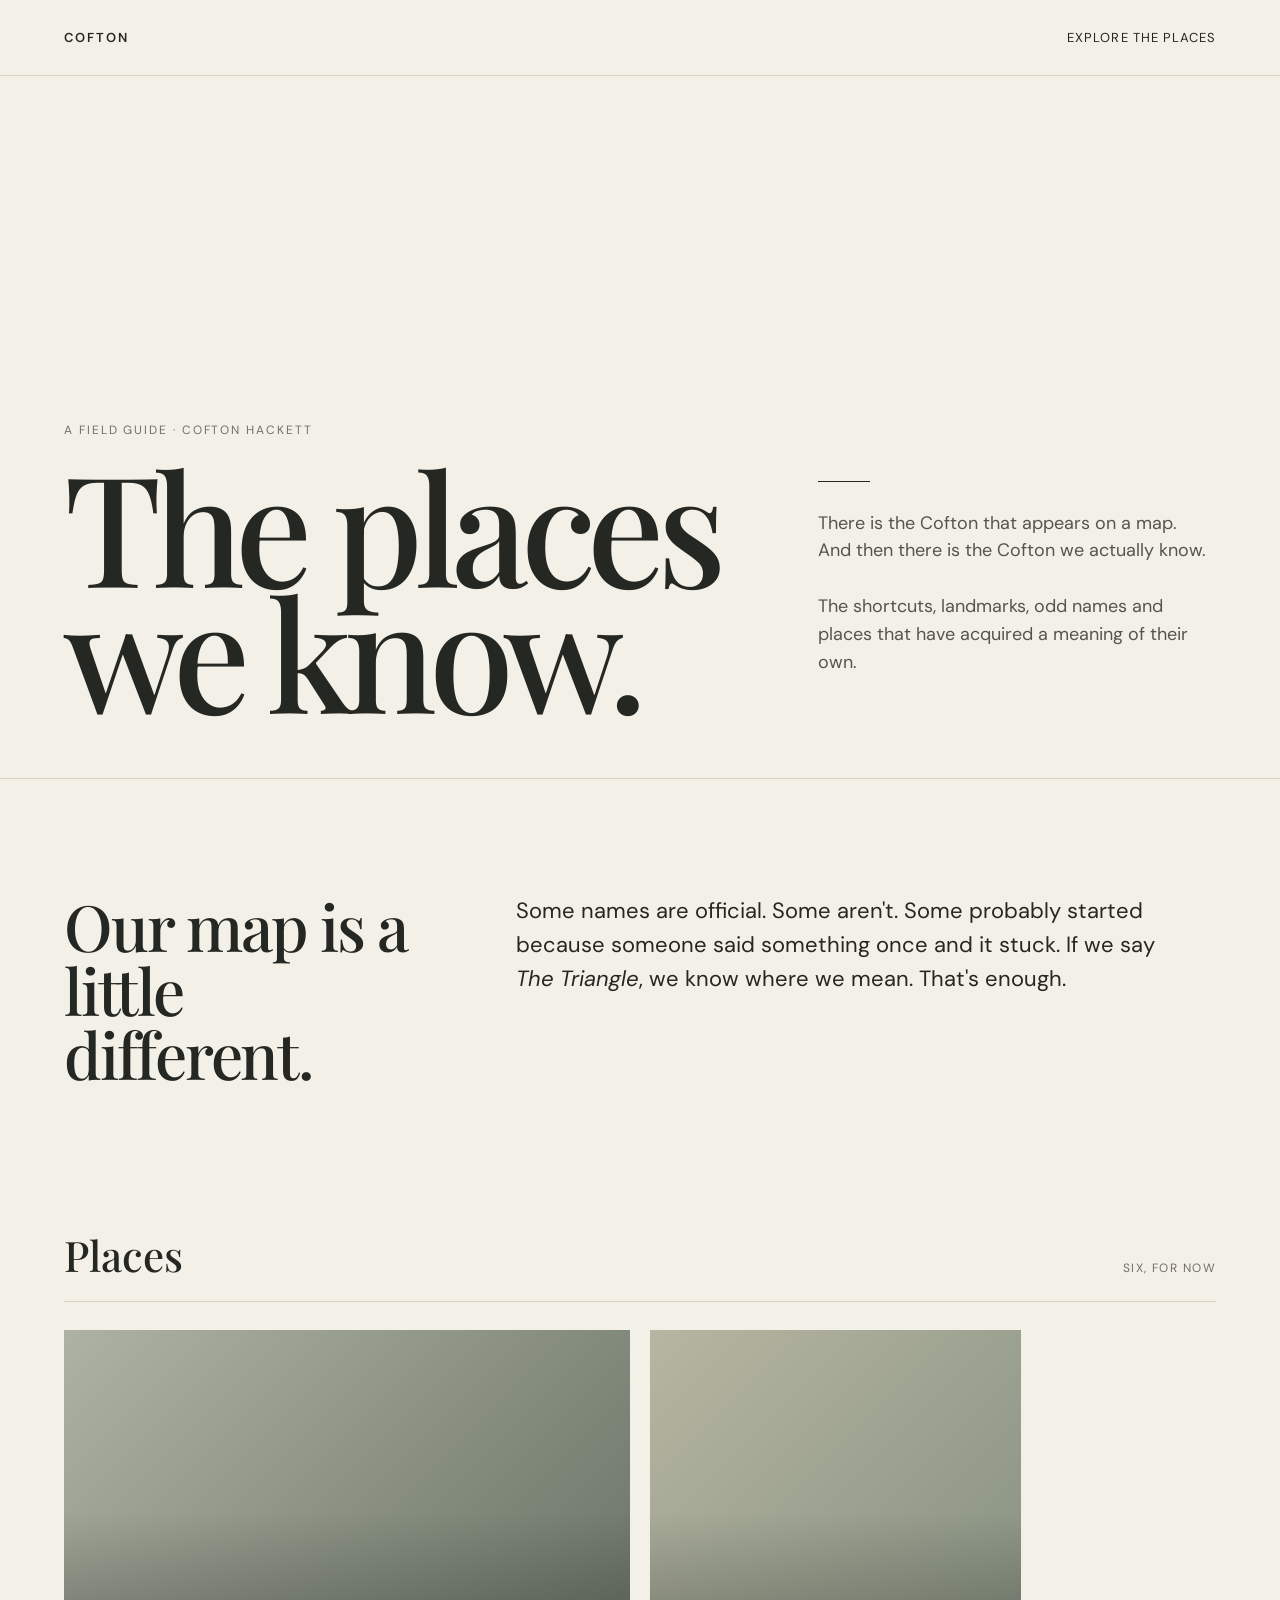
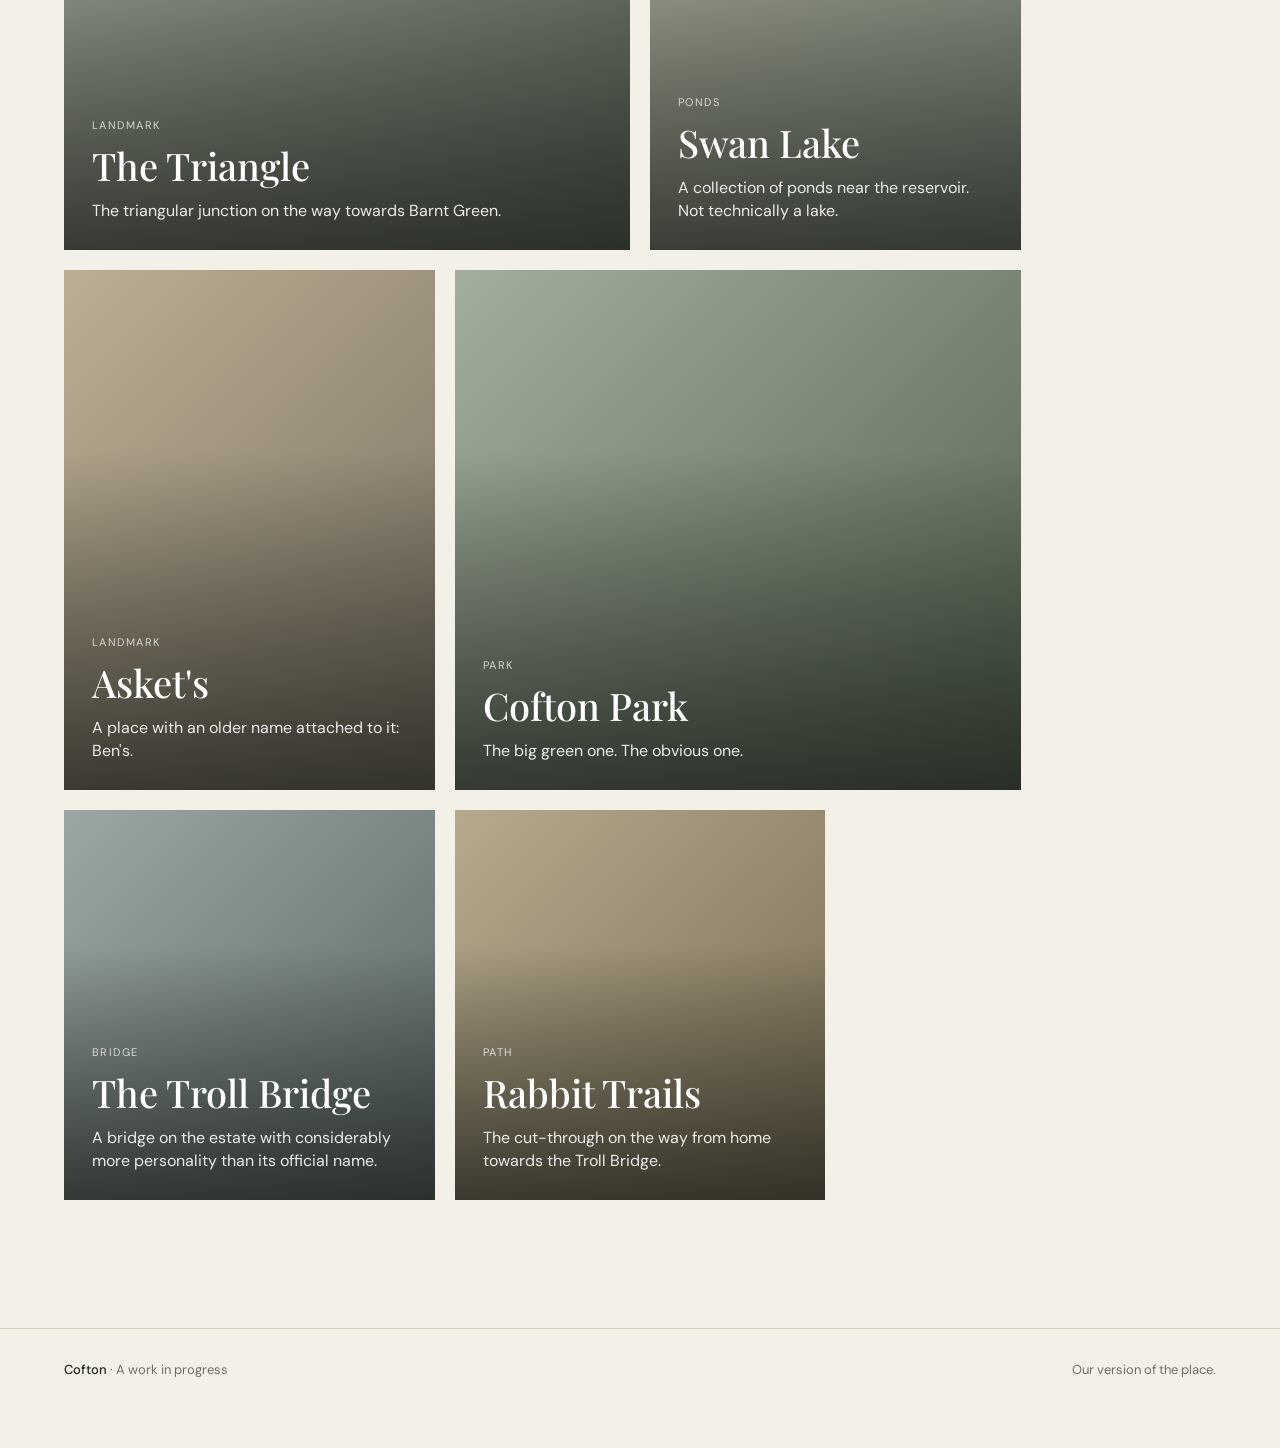
==== index.html @ ea8bd72a "Add initial Cofton visual prototype" ====
<!doctype html>
<html lang="en">
<head>
<meta charset="utf-8">
<meta name="viewport" content="width=device-width,initial-scale=1">
<title>Cofton — The places we know</title>
<meta name="description" content="A field guide to Cofton Hackett as we know it.">
<style>
@import url('https://fonts.googleapis.com/css2?family=DM+Sans:wght@400;500;600&family=Playfair+Display:wght@500;600&display=swap');
:root{--paper:#f3f0e8;--ink:#252722;--muted:#716f66;--line:#d8d2c5}
*{box-sizing:border-box}html{scroll-behavior:smooth}
body{margin:0;background:var(--paper);color:var(--ink);font-family:'DM Sans',sans-serif}
a{color:inherit;text-decoration:none}.nav{height:76px;padding:0 5vw;display:flex;align-items:center;justify-content:space-between;border-bottom:1px solid var(--line);font-size:13px;letter-spacing:.08em;text-transform:uppercase}.brand{font-weight:600;letter-spacing:.16em}
.hero{min-height:78vh;padding:7vw 5vw 5vw;display:grid;grid-template-columns:1.25fr .75fr;gap:7vw;align-items:end}.eyebrow{font-size:12px;text-transform:uppercase;letter-spacing:.16em;color:var(--muted);margin-bottom:24px}.hero h1{font-family:'Playfair Display',serif;font-size:clamp(72px,12vw,180px);line-height:.82;font-weight:500;letter-spacing:-.055em;margin:0}.hero-copy{max-width:390px;padding-bottom:9px;font-size:18px;line-height:1.55;color:#55554d}.hero-copy p{margin:0 0 28px}.rule{width:52px;height:1px;background:var(--ink);margin-bottom:28px}
.intro{padding:9vw 5vw;border-top:1px solid var(--line);display:grid;grid-template-columns:1fr 2fr;gap:8vw}.intro h2{font-family:'Playfair Display',serif;font-size:clamp(38px,5vw,72px);font-weight:500;line-height:1;margin:0;letter-spacing:-.035em}.intro p{max-width:680px;font-size:22px;line-height:1.55;margin:0}
.places{padding:2vw 5vw 10vw}.section-head{display:flex;justify-content:space-between;align-items:baseline;border-bottom:1px solid var(--line);padding-bottom:18px;margin-bottom:28px}.section-head h2{font-family:'Playfair Display',serif;font-size:42px;font-weight:500;margin:0}.section-head span{font-size:12px;text-transform:uppercase;letter-spacing:.12em;color:var(--muted)}
.grid{display:grid;grid-template-columns:repeat(12,1fr);gap:20px}.card{position:relative;min-height:390px;overflow:hidden;display:flex;align-items:flex-end;grid-column:span 4}.card:nth-child(1),.card:nth-child(4){grid-column:span 6;min-height:520px}.card:before{content:'';position:absolute;inset:0;background:linear-gradient(180deg,transparent 35%,rgba(25,27,23,.72))}.card-body{position:relative;color:white;padding:28px;width:100%}.card-type{font-size:11px;letter-spacing:.13em;text-transform:uppercase;opacity:.75}.card h3{font-family:'Playfair Display',serif;font-size:38px;font-weight:500;margin:8px 0}.card p{margin:0;max-width:420px;line-height:1.45;opacity:.9}
.c1{background:linear-gradient(135deg,#aeb2a4,#596457)}.c2{background:linear-gradient(135deg,#b6b6a1,#788578)}.c3{background:linear-gradient(135deg,#bcae94,#776f61)}.c4{background:linear-gradient(135deg,#a3ad9c,#52624e)}.c5{background:linear-gradient(135deg,#9ba7a4,#596664)}.c6{background:linear-gradient(135deg,#b5a98e,#776b52)}
.note{border-top:1px solid var(--line);padding:32px 5vw 70px;display:flex;justify-content:space-between;color:var(--muted);font-size:13px}.note strong{color:var(--ink);font-weight:500}
@media(max-width:800px){.hero{grid-template-columns:1fr;min-height:auto;padding-top:20vw;gap:60px}.hero h1{font-size:25vw}.intro{grid-template-columns:1fr;gap:40px}.intro p{font-size:19px}.card,.card:nth-child(1),.card:nth-child(4){grid-column:span 12;min-height:420px}.nav{padding:0 6vw}.hero,.intro,.places{padding-left:6vw;padding-right:6vw}.note{padding-left:6vw;padding-right:6vw}}
</style>
</head>
<body>
<nav class="nav"><a class="brand" href="#">Cofton</a><a href="#places">Explore the places</a></nav>
<section class="hero"><div><div class="eyebrow">A field guide · Cofton Hackett</div><h1>The places<br>we know.</h1></div><div class="hero-copy"><div class="rule"></div><p>There is the Cofton that appears on a map. And then there is the Cofton we actually know.</p><p>The shortcuts, landmarks, odd names and places that have acquired a meaning of their own.</p></div></section>
<section class="intro"><h2>Our map is a little different.</h2><p>Some names are official. Some aren't. Some probably started because someone said something once and it stuck. If we say <em>The Triangle</em>, we know where we mean. That's enough.</p></section>
<section class="places" id="places"><div class="section-head"><h2>Places</h2><span>Six, for now</span></div><div class="grid">
<a class="card c1" href="#"><div class="card-body"><div class="card-type">Landmark</div><h3>The Triangle</h3><p>The triangular junction on the way towards Barnt Green.</p></div></a>
<a class="card c2" href="#"><div class="card-body"><div class="card-type">Ponds</div><h3>Swan Lake</h3><p>A collection of ponds near the reservoir. Not technically a lake.</p></div></a>
<a class="card c3" href="#"><div class="card-body"><div class="card-type">Landmark</div><h3>Asket's</h3><p>A place with an older name attached to it: Ben's.</p></div></a>
<a class="card c4" href="#"><div class="card-body"><div class="card-type">Park</div><h3>Cofton Park</h3><p>The big green one. The obvious one.</p></div></a>
<a class="card c5" href="#"><div class="card-body"><div class="card-type">Bridge</div><h3>The Troll Bridge</h3><p>A bridge on the estate with considerably more personality than its official name.</p></div></a>
<a class="card c6" href="#"><div class="card-body"><div class="card-type">Path</div><h3>Rabbit Trails</h3><p>The cut-through on the way from home towards the Troll Bridge.</p></div></a>
</div></section>
<div class="note"><span><strong>Cofton</strong> · A work in progress</span><span>Our version of the place.</span></div>
</body></html>
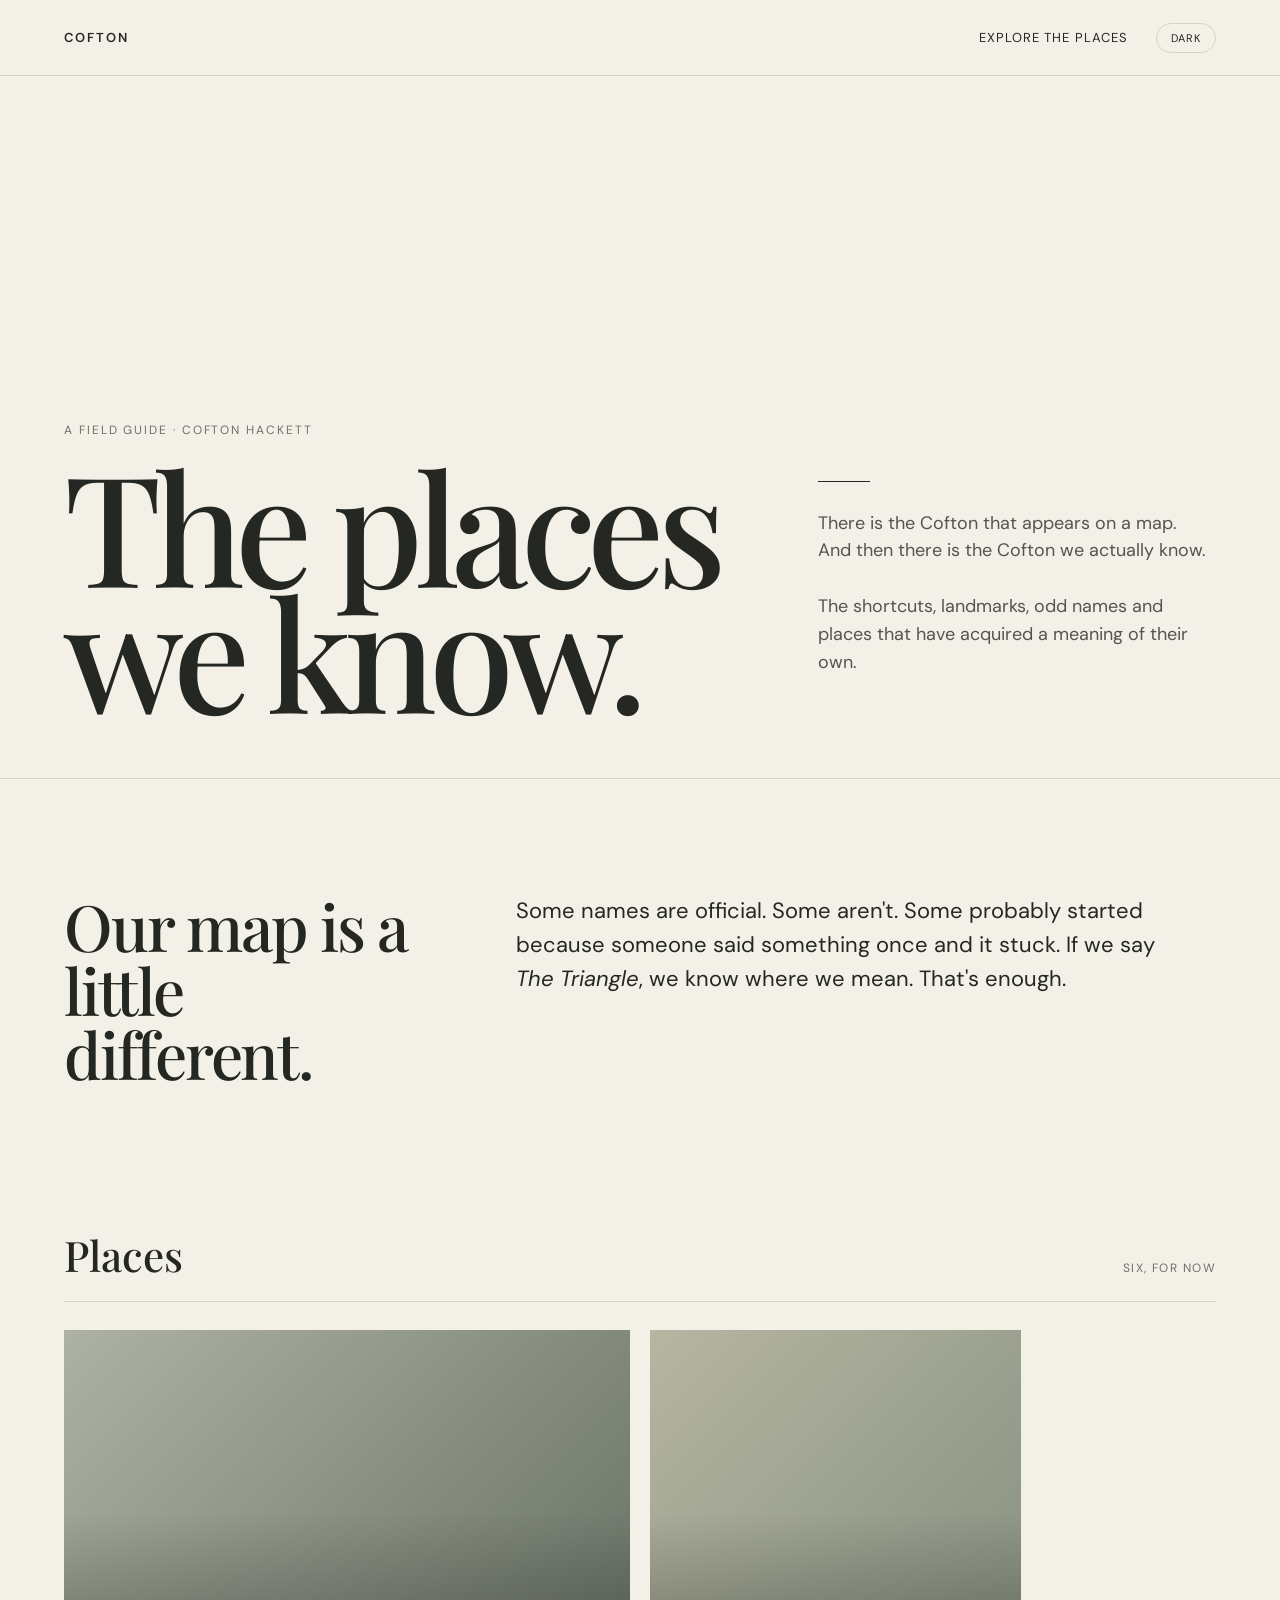
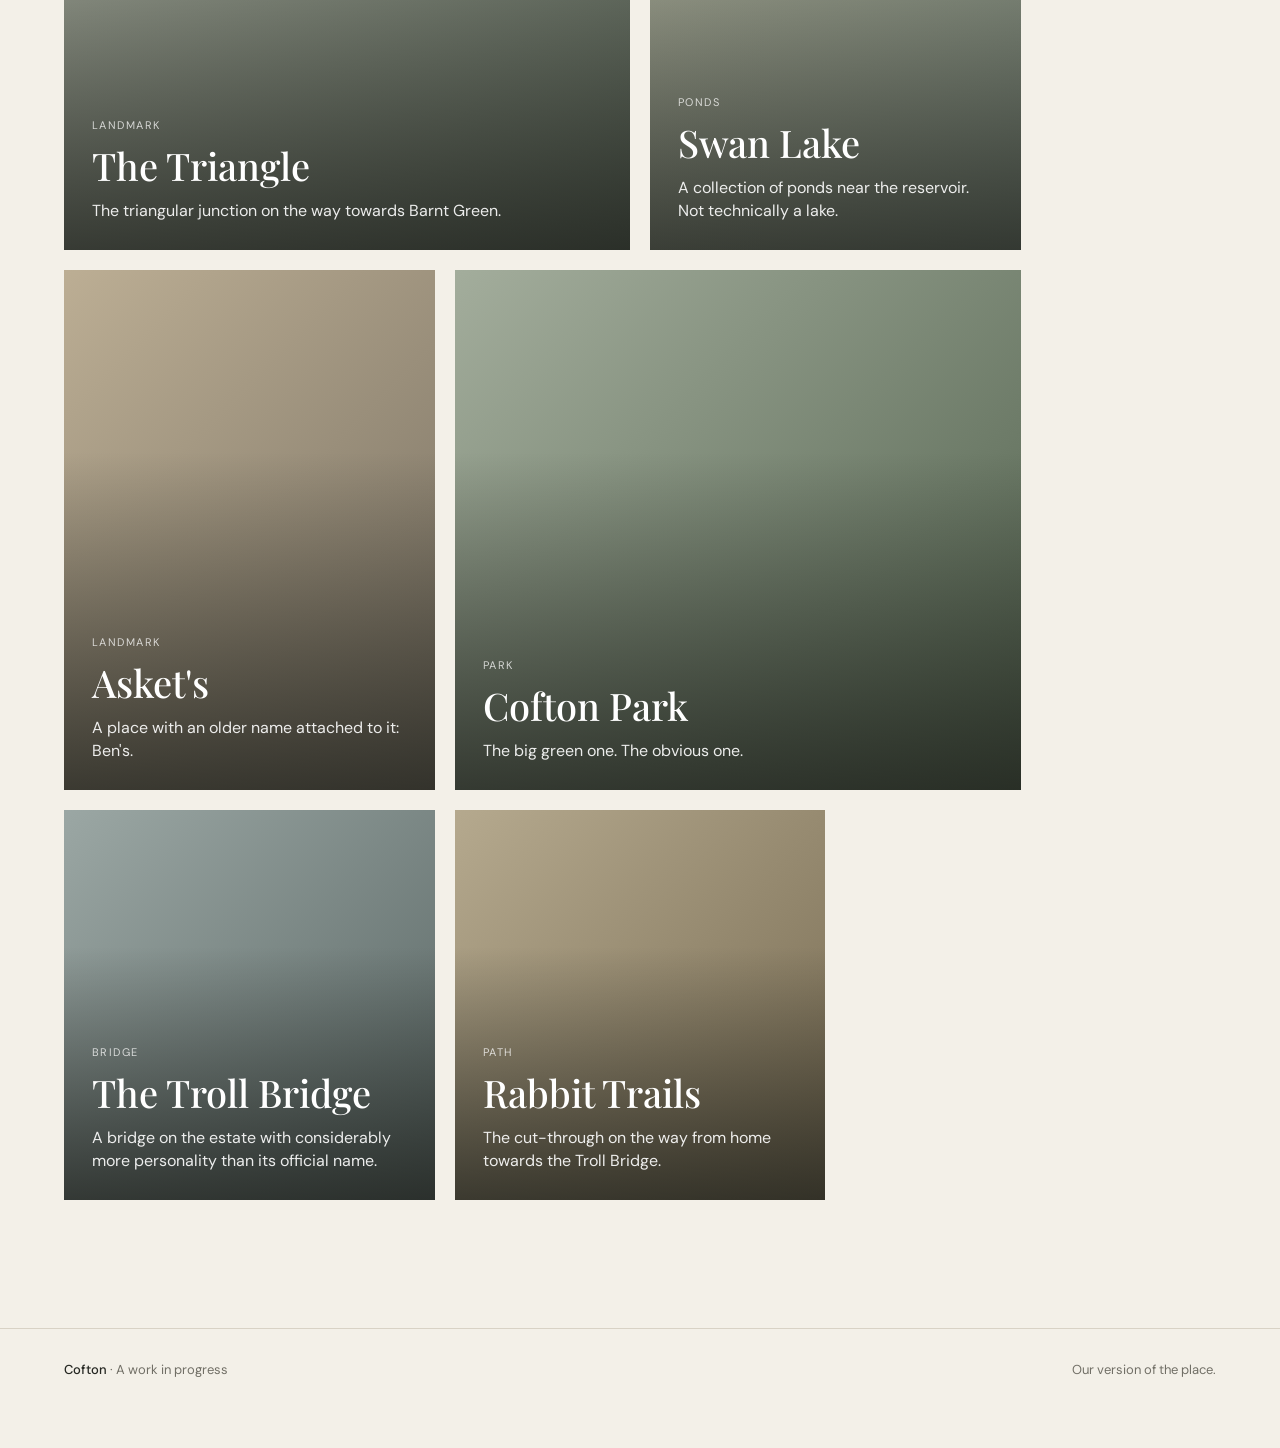
==== commit b026ac81: "Add dark mode with system default and manual toggle Colours move to CSS tokens with a warm charcoal " ====
--- a/index.html
+++ b/index.html
@@ -5,23 +5,28 @@
 <meta name="viewport" content="width=device-width,initial-scale=1">
 <title>Cofton — The places we know</title>
 <meta name="description" content="A field guide to Cofton Hackett as we know it.">
+<script>
+try{var t=localStorage.getItem('cofton-theme');if(t==='light'||t==='dark')document.documentElement.dataset.theme=t}catch(e){}
+</script>
 <style>
 @import url('https://fonts.googleapis.com/css2?family=DM+Sans:wght@400;500;600&family=Playfair+Display:wght@500;600&display=swap');
-:root{--paper:#f3f0e8;--ink:#252722;--muted:#716f66;--line:#d8d2c5}
+:root{--paper:#f3f0e8;--ink:#252722;--body:#55554d;--muted:#716f66;--line:#d8d2c5;--card-dim:1;color-scheme:light}
+@media(prefers-color-scheme:dark){:root:not([data-theme="light"]){--paper:#1a1b18;--ink:#ece7db;--body:#bdb8aa;--muted:#8f8b80;--line:#33342f;--card-dim:.82;color-scheme:dark}}
+:root[data-theme="dark"]{--paper:#1a1b18;--ink:#ece7db;--body:#bdb8aa;--muted:#8f8b80;--line:#33342f;--card-dim:.82;color-scheme:dark}
 *{box-sizing:border-box}html{scroll-behavior:smooth}
-body{margin:0;background:var(--paper);color:var(--ink);font-family:'DM Sans',sans-serif}
-a{color:inherit;text-decoration:none}.nav{height:76px;padding:0 5vw;display:flex;align-items:center;justify-content:space-between;border-bottom:1px solid var(--line);font-size:13px;letter-spacing:.08em;text-transform:uppercase}.brand{font-weight:600;letter-spacing:.16em}
-.hero{min-height:78vh;padding:7vw 5vw 5vw;display:grid;grid-template-columns:1.25fr .75fr;gap:7vw;align-items:end}.eyebrow{font-size:12px;text-transform:uppercase;letter-spacing:.16em;color:var(--muted);margin-bottom:24px}.hero h1{font-family:'Playfair Display',serif;font-size:clamp(72px,12vw,180px);line-height:.82;font-weight:500;letter-spacing:-.055em;margin:0}.hero-copy{max-width:390px;padding-bottom:9px;font-size:18px;line-height:1.55;color:#55554d}.hero-copy p{margin:0 0 28px}.rule{width:52px;height:1px;background:var(--ink);margin-bottom:28px}
+body{margin:0;background:var(--paper);color:var(--ink);font-family:'DM Sans',sans-serif;transition:background-color .3s,color .3s}
+a{color:inherit;text-decoration:none}.nav{height:76px;padding:0 5vw;display:flex;align-items:center;justify-content:space-between;border-bottom:1px solid var(--line);font-size:13px;letter-spacing:.08em;text-transform:uppercase}.brand{font-weight:600;letter-spacing:.16em}.nav-links{display:flex;align-items:center;gap:28px}.theme-toggle{appearance:none;background:none;border:1px solid var(--line);border-radius:999px;color:inherit;font:inherit;letter-spacing:inherit;text-transform:inherit;font-size:11px;padding:7px 14px;cursor:pointer;transition:border-color .2s}.theme-toggle:hover{border-color:var(--ink)}.theme-toggle:focus-visible{outline:2px solid var(--ink);outline-offset:2px}
+.hero{min-height:78vh;padding:7vw 5vw 5vw;display:grid;grid-template-columns:1.25fr .75fr;gap:7vw;align-items:end}.eyebrow{font-size:12px;text-transform:uppercase;letter-spacing:.16em;color:var(--muted);margin-bottom:24px}.hero h1{font-family:'Playfair Display',serif;font-size:clamp(72px,12vw,180px);line-height:.82;font-weight:500;letter-spacing:-.055em;margin:0}.hero-copy{max-width:390px;padding-bottom:9px;font-size:18px;line-height:1.55;color:var(--body)}.hero-copy p{margin:0 0 28px}.rule{width:52px;height:1px;background:var(--ink);margin-bottom:28px}
 .intro{padding:9vw 5vw;border-top:1px solid var(--line);display:grid;grid-template-columns:1fr 2fr;gap:8vw}.intro h2{font-family:'Playfair Display',serif;font-size:clamp(38px,5vw,72px);font-weight:500;line-height:1;margin:0;letter-spacing:-.035em}.intro p{max-width:680px;font-size:22px;line-height:1.55;margin:0}
 .places{padding:2vw 5vw 10vw}.section-head{display:flex;justify-content:space-between;align-items:baseline;border-bottom:1px solid var(--line);padding-bottom:18px;margin-bottom:28px}.section-head h2{font-family:'Playfair Display',serif;font-size:42px;font-weight:500;margin:0}.section-head span{font-size:12px;text-transform:uppercase;letter-spacing:.12em;color:var(--muted)}
-.grid{display:grid;grid-template-columns:repeat(12,1fr);gap:20px}.card{position:relative;min-height:390px;overflow:hidden;display:flex;align-items:flex-end;grid-column:span 4}.card:nth-child(1),.card:nth-child(4){grid-column:span 6;min-height:520px}.card:before{content:'';position:absolute;inset:0;background:linear-gradient(180deg,transparent 35%,rgba(25,27,23,.72))}.card-body{position:relative;color:white;padding:28px;width:100%}.card-type{font-size:11px;letter-spacing:.13em;text-transform:uppercase;opacity:.75}.card h3{font-family:'Playfair Display',serif;font-size:38px;font-weight:500;margin:8px 0}.card p{margin:0;max-width:420px;line-height:1.45;opacity:.9}
+.grid{display:grid;grid-template-columns:repeat(12,1fr);gap:20px}.card{position:relative;min-height:390px;overflow:hidden;display:flex;align-items:flex-end;grid-column:span 4}.card:nth-child(1),.card:nth-child(4){grid-column:span 6;min-height:520px}.card{filter:brightness(var(--card-dim))}.card:before{content:'';position:absolute;inset:0;background:linear-gradient(180deg,transparent 35%,rgba(25,27,23,.72))}.card-body{position:relative;color:white;padding:28px;width:100%}.card-type{font-size:11px;letter-spacing:.13em;text-transform:uppercase;opacity:.75}.card h3{font-family:'Playfair Display',serif;font-size:38px;font-weight:500;margin:8px 0}.card p{margin:0;max-width:420px;line-height:1.45;opacity:.9}
 .c1{background:linear-gradient(135deg,#aeb2a4,#596457)}.c2{background:linear-gradient(135deg,#b6b6a1,#788578)}.c3{background:linear-gradient(135deg,#bcae94,#776f61)}.c4{background:linear-gradient(135deg,#a3ad9c,#52624e)}.c5{background:linear-gradient(135deg,#9ba7a4,#596664)}.c6{background:linear-gradient(135deg,#b5a98e,#776b52)}
 .note{border-top:1px solid var(--line);padding:32px 5vw 70px;display:flex;justify-content:space-between;color:var(--muted);font-size:13px}.note strong{color:var(--ink);font-weight:500}
-@media(max-width:800px){.hero{grid-template-columns:1fr;min-height:auto;padding-top:20vw;gap:60px}.hero h1{font-size:25vw}.intro{grid-template-columns:1fr;gap:40px}.intro p{font-size:19px}.card,.card:nth-child(1),.card:nth-child(4){grid-column:span 12;min-height:420px}.nav{padding:0 6vw}.hero,.intro,.places{padding-left:6vw;padding-right:6vw}.note{padding-left:6vw;padding-right:6vw}}
+@media(max-width:800px){.hero{grid-template-columns:1fr;min-height:auto;padding-top:20vw;gap:60px}.hero h1{font-size:25vw}.intro{grid-template-columns:1fr;gap:40px}.intro p{font-size:19px}.card,.card:nth-child(1),.card:nth-child(4){grid-column:span 12;min-height:420px}.nav{padding:0 6vw}.nav-links{gap:16px}.hero,.intro,.places{padding-left:6vw;padding-right:6vw}.note{padding-left:6vw;padding-right:6vw}}
 </style>
 </head>
 <body>
-<nav class="nav"><a class="brand" href="#">Cofton</a><a href="#places">Explore the places</a></nav>
+<nav class="nav"><a class="brand" href="#">Cofton</a><div class="nav-links"><a href="#places">Explore the places</a><button class="theme-toggle" type="button" aria-label="Toggle dark mode"></button></div></nav>
 <section class="hero"><div><div class="eyebrow">A field guide · Cofton Hackett</div><h1>The places<br>we know.</h1></div><div class="hero-copy"><div class="rule"></div><p>There is the Cofton that appears on a map. And then there is the Cofton we actually know.</p><p>The shortcuts, landmarks, odd names and places that have acquired a meaning of their own.</p></div></section>
 <section class="intro"><h2>Our map is a little different.</h2><p>Some names are official. Some aren't. Some probably started because someone said something once and it stuck. If we say <em>The Triangle</em>, we know where we mean. That's enough.</p></section>
 <section class="places" id="places"><div class="section-head"><h2>Places</h2><span>Six, for now</span></div><div class="grid">
@@ -33,4 +38,19 @@
 <a class="card c6" href="#"><div class="card-body"><div class="card-type">Path</div><h3>Rabbit Trails</h3><p>The cut-through on the way from home towards the Troll Bridge.</p></div></a>
 </div></section>
 <div class="note"><span><strong>Cofton</strong> · A work in progress</span><span>Our version of the place.</span></div>
+<script>
+(function(){
+  var root=document.documentElement,btn=document.querySelector('.theme-toggle'),mq=matchMedia('(prefers-color-scheme: dark)');
+  function current(){return root.dataset.theme||(mq.matches?'dark':'light')}
+  function render(){var d=current()==='dark';btn.textContent=d?'Light':'Dark';btn.setAttribute('aria-pressed',d)}
+  btn.addEventListener('click',function(){
+    var next=current()==='dark'?'light':'dark';
+    root.dataset.theme=next;
+    try{localStorage.setItem('cofton-theme',next)}catch(e){}
+    render();
+  });
+  mq.addEventListener('change',render);
+  render();
+})();
+</script>
 </body></html>
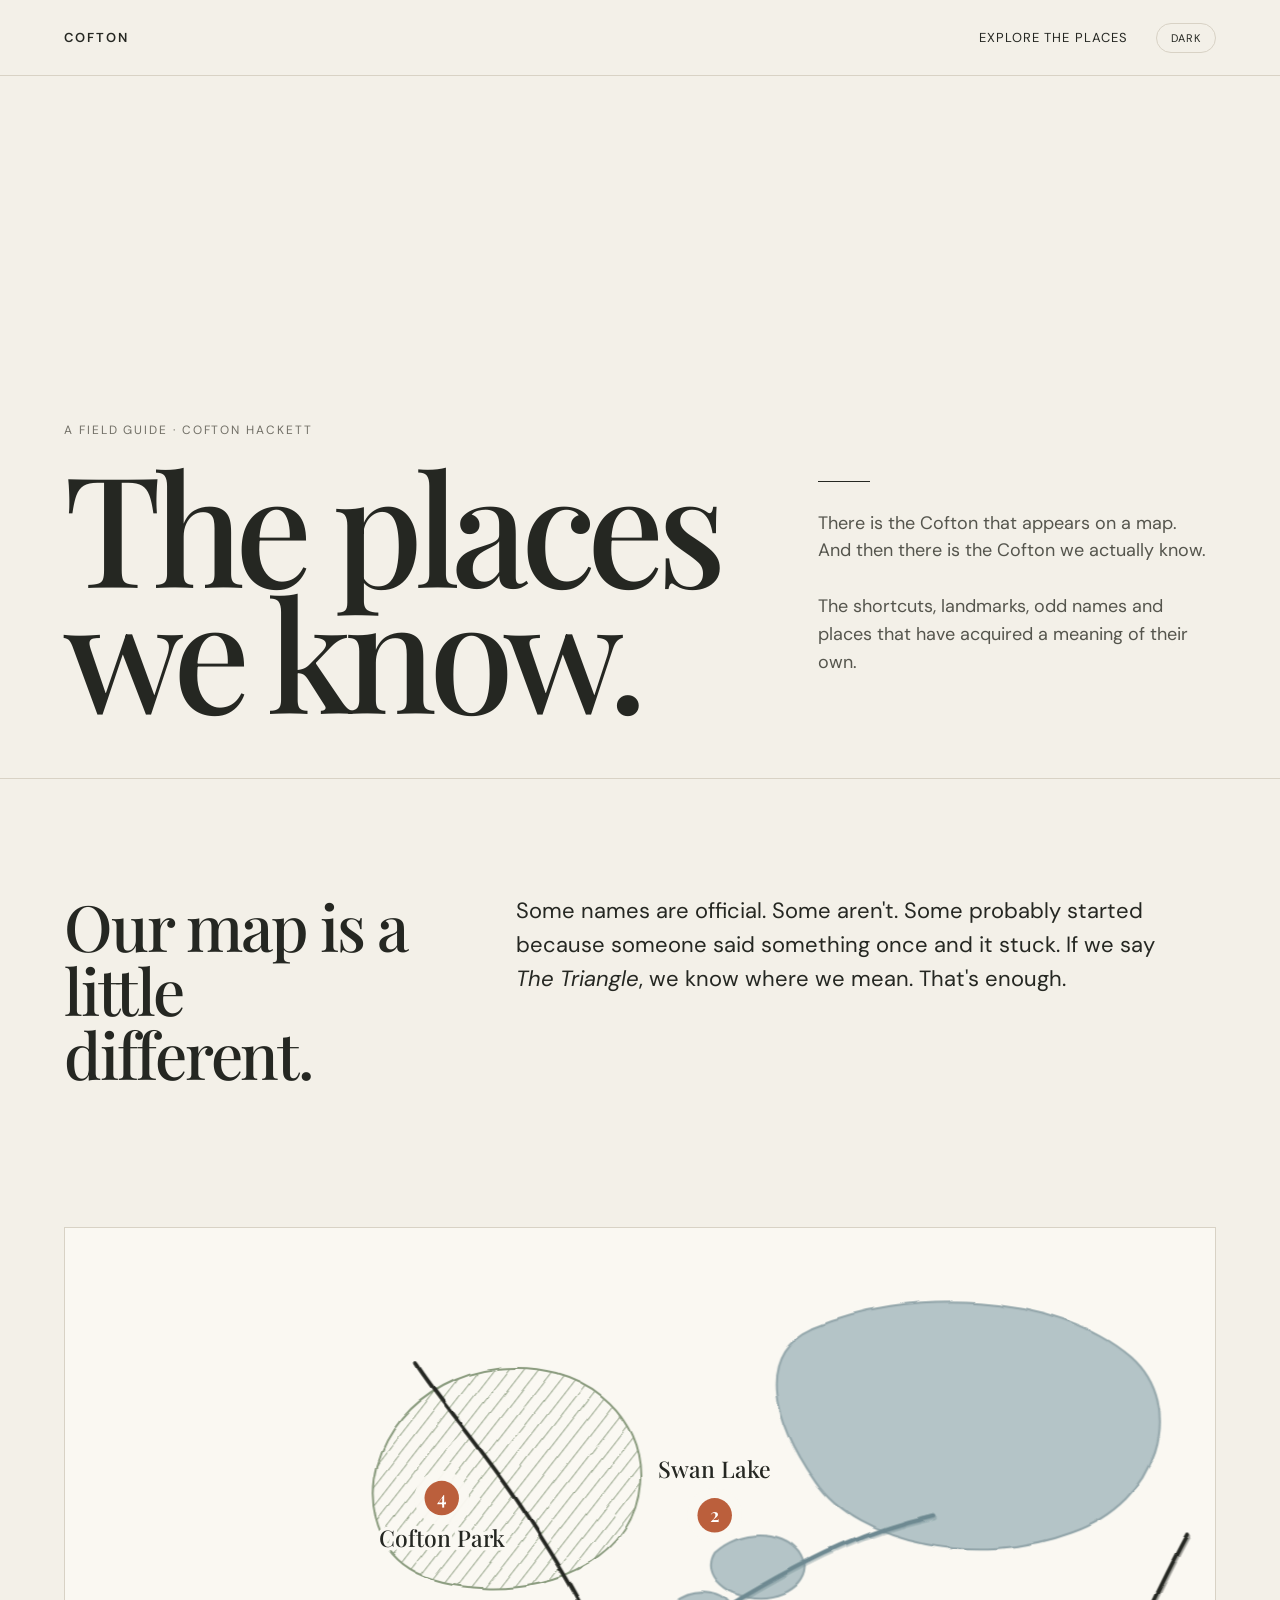
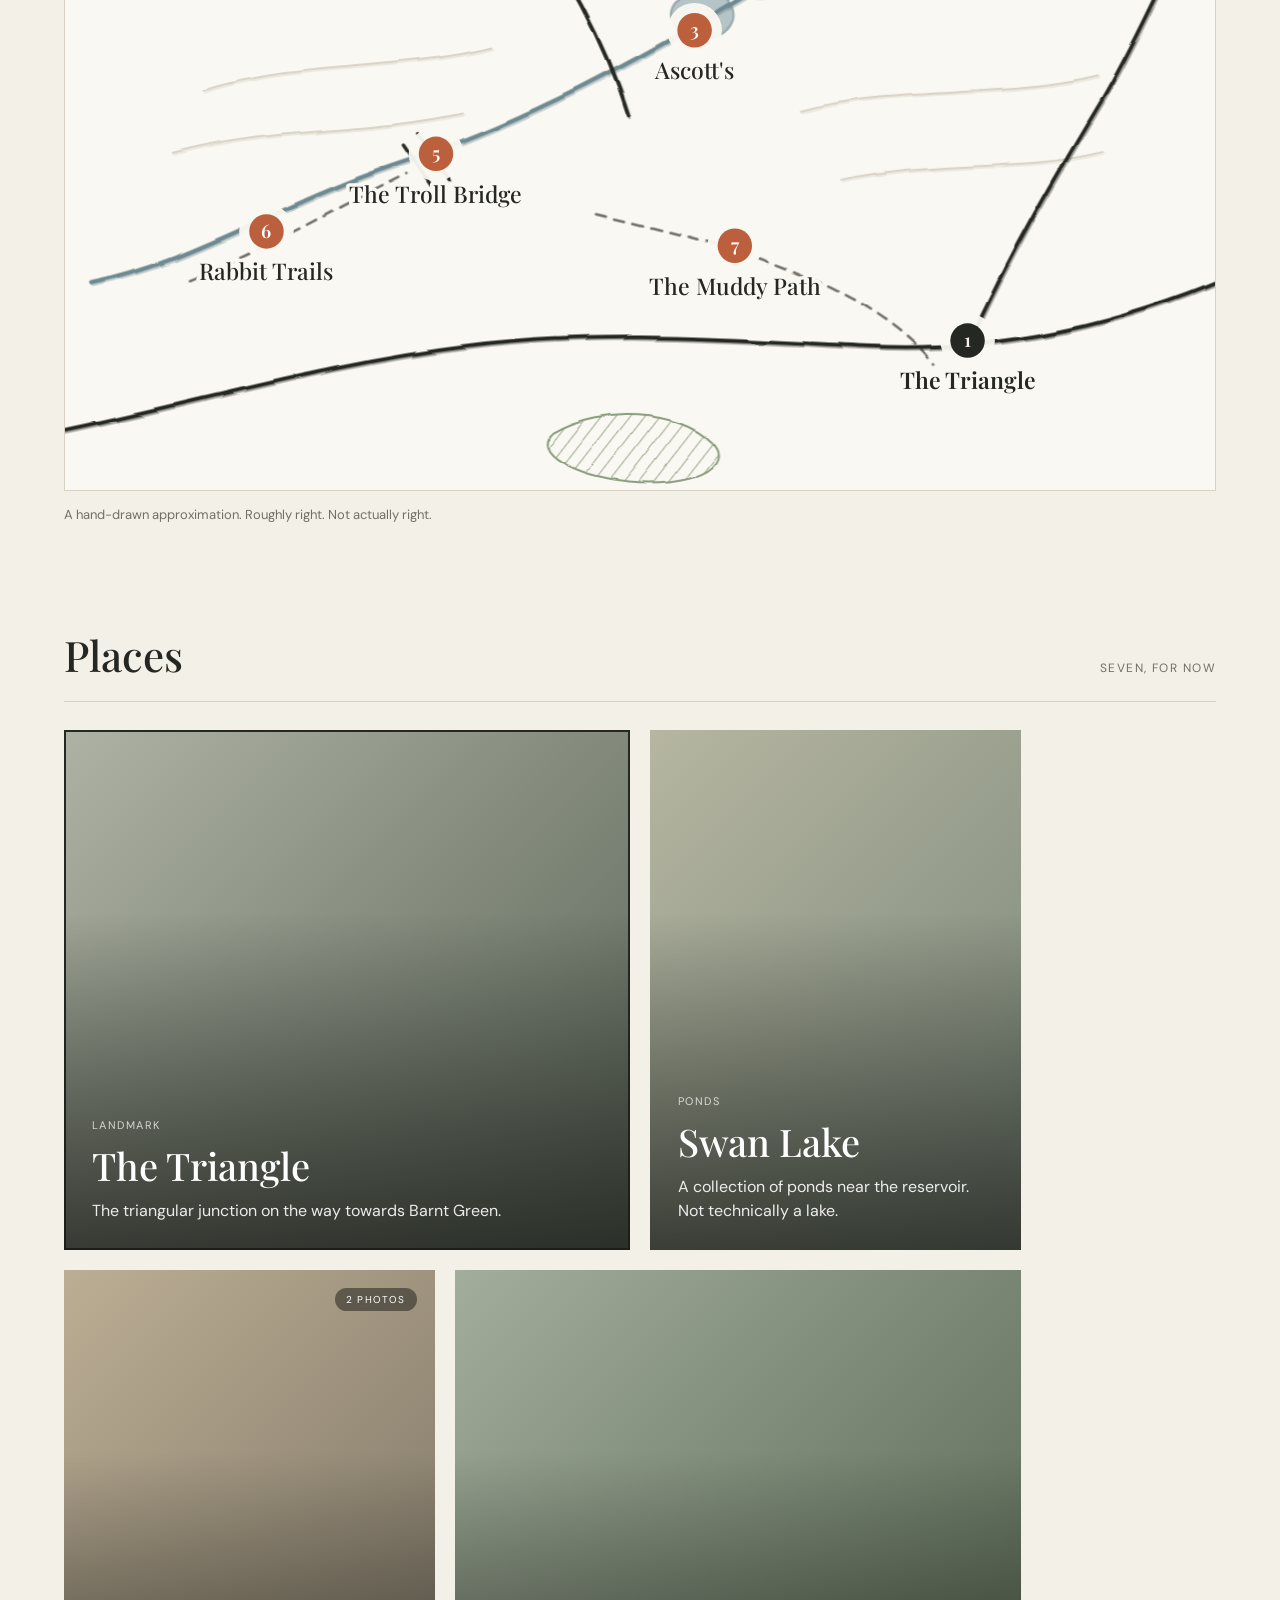
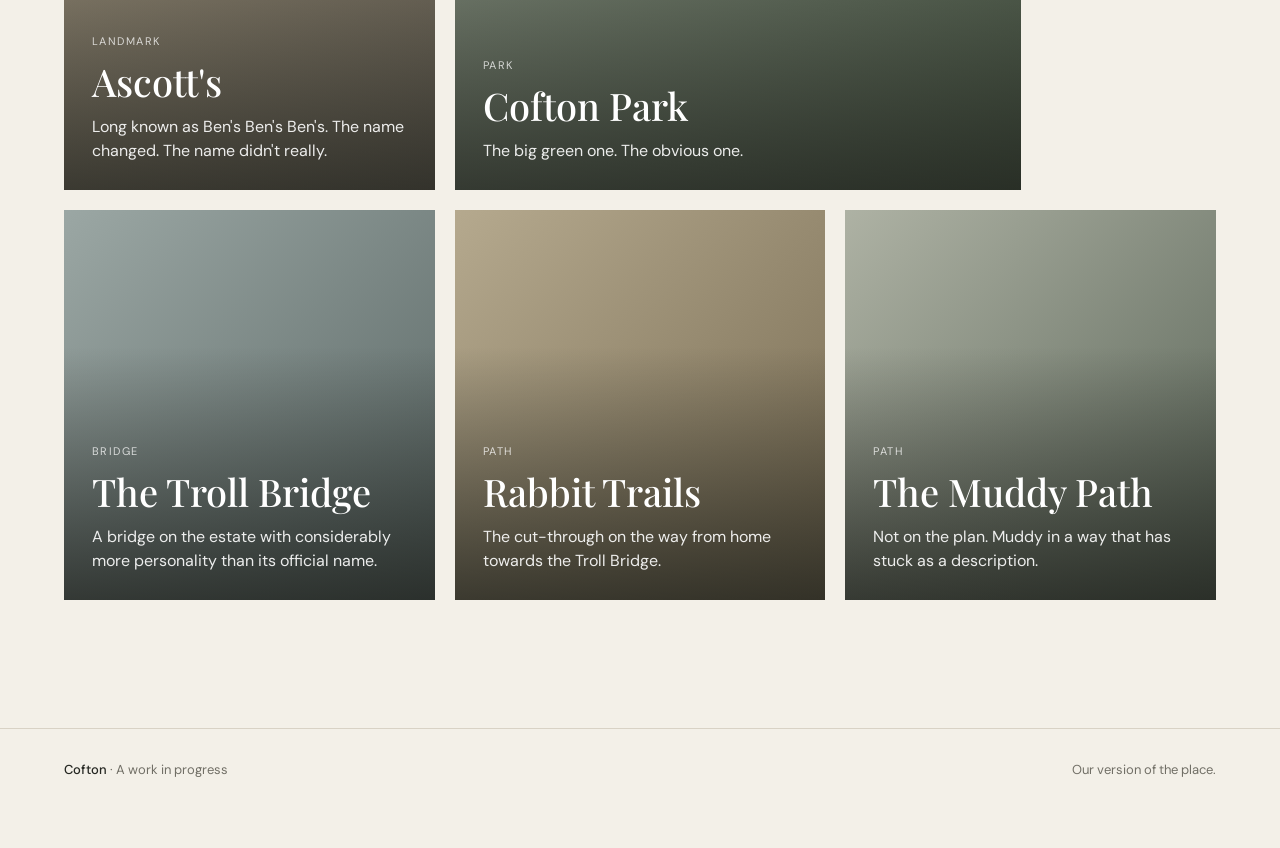
==== commit dc949301: "Add map editor: frame, trace from OpenStreetMap, photos, publish - edit.html: set the drawing's fram" ====
--- a/index.html
+++ b/index.html
@@ -10,34 +10,303 @@
 </script>
 <style>
 @import url('https://fonts.googleapis.com/css2?family=DM+Sans:wght@400;500;600&family=Playfair+Display:wght@500;600&display=swap');
-:root{--paper:#f3f0e8;--ink:#252722;--body:#55554d;--muted:#716f66;--line:#d8d2c5;--card-dim:1;color-scheme:light}
-@media(prefers-color-scheme:dark){:root:not([data-theme="light"]){--paper:#1a1b18;--ink:#ece7db;--body:#bdb8aa;--muted:#8f8b80;--line:#33342f;--card-dim:.82;color-scheme:dark}}
-:root[data-theme="dark"]{--paper:#1a1b18;--ink:#ece7db;--body:#bdb8aa;--muted:#8f8b80;--line:#33342f;--card-dim:.82;color-scheme:dark}
+:root{--paper:#f3f0e8;--ink:#252722;--body:#55554d;--muted:#716f66;--line:#d8d2c5;--card-dim:1;color-scheme:light;
+--map-bg:#faf8f2;--land:#8a9b7e;--water:#9db3b8;--water-ink:#6f8a92;--pin:#bb5f3c;
+--map-font:'Playfair Display',Georgia,'Times New Roman',serif}
+@media(prefers-color-scheme:dark){:root:not([data-theme="light"]){--paper:#1a1b18;--ink:#ece7db;--body:#bdb8aa;--muted:#8f8b80;--line:#33342f;--card-dim:.82;--map-bg:#1f201c;--water-ink:#8fa9b1;color-scheme:dark}}
+:root[data-theme="dark"]{--paper:#1a1b18;--ink:#ece7db;--body:#bdb8aa;--muted:#8f8b80;--line:#33342f;--card-dim:.82;--map-bg:#1f201c;--water-ink:#8fa9b1;color-scheme:dark}
 *{box-sizing:border-box}html{scroll-behavior:smooth}
 body{margin:0;background:var(--paper);color:var(--ink);font-family:'DM Sans',sans-serif;transition:background-color .3s,color .3s}
-a{color:inherit;text-decoration:none}.nav{height:76px;padding:0 5vw;display:flex;align-items:center;justify-content:space-between;border-bottom:1px solid var(--line);font-size:13px;letter-spacing:.08em;text-transform:uppercase}.brand{font-weight:600;letter-spacing:.16em}.nav-links{display:flex;align-items:center;gap:28px}.theme-toggle{appearance:none;background:none;border:1px solid var(--line);border-radius:999px;color:inherit;font:inherit;letter-spacing:inherit;text-transform:inherit;font-size:11px;padding:7px 14px;cursor:pointer;transition:border-color .2s}.theme-toggle:hover{border-color:var(--ink)}.theme-toggle:focus-visible{outline:2px solid var(--ink);outline-offset:2px}
+a{color:inherit;text-decoration:none}.nav{height:76px;padding:0 5vw;display:flex;align-items:center;justify-content:space-between;border-bottom:1px solid var(--line);font-size:13px;letter-spacing:.08em;text-transform:uppercase}.brand{font-weight:600;letter-spacing:.16em}.nav-links{display:flex;align-items:center;gap:28px}.theme-toggle,.mapbtn{appearance:none;background:none;border:1px solid var(--line);border-radius:999px;color:inherit;font:inherit;letter-spacing:inherit;text-transform:inherit;font-size:11px;padding:7px 14px;cursor:pointer;transition:border-color .2s}.theme-toggle:hover,.mapbtn:hover{border-color:var(--ink)}.theme-toggle:focus-visible,.mapbtn:focus-visible{outline:2px solid var(--ink);outline-offset:2px}
 .hero{min-height:78vh;padding:7vw 5vw 5vw;display:grid;grid-template-columns:1.25fr .75fr;gap:7vw;align-items:end}.eyebrow{font-size:12px;text-transform:uppercase;letter-spacing:.16em;color:var(--muted);margin-bottom:24px}.hero h1{font-family:'Playfair Display',serif;font-size:clamp(72px,12vw,180px);line-height:.82;font-weight:500;letter-spacing:-.055em;margin:0}.hero-copy{max-width:390px;padding-bottom:9px;font-size:18px;line-height:1.55;color:var(--body)}.hero-copy p{margin:0 0 28px}.rule{width:52px;height:1px;background:var(--ink);margin-bottom:28px}
 .intro{padding:9vw 5vw;border-top:1px solid var(--line);display:grid;grid-template-columns:1fr 2fr;gap:8vw}.intro h2{font-family:'Playfair Display',serif;font-size:clamp(38px,5vw,72px);font-weight:500;line-height:1;margin:0;letter-spacing:-.035em}.intro p{max-width:680px;font-size:22px;line-height:1.55;margin:0}
+
+/* ---- the map ------------------------------------------------------------ */
+.mapsection{padding:2vw 5vw 6vw}
+.mapbar{display:flex;justify-content:flex-end;margin-bottom:16px}
+.mapbar[hidden]{display:none}
+.modeswitch{display:flex;border:1px solid var(--line);border-radius:999px;overflow:hidden}
+.modeswitch button{appearance:none;background:none;border:0;color:var(--muted);font:inherit;font-size:11px;letter-spacing:.12em;text-transform:uppercase;padding:7px 16px;cursor:pointer;transition:background-color .2s,color .2s}
+.modeswitch button.is-on{background:var(--ink);color:var(--paper)}
+.mapframe{position:relative;margin:0;aspect-ratio:4/3;background:var(--map-bg);border:1px solid var(--line);overflow:hidden}
+#sketch,#basemap{position:absolute;inset:0;width:100%;height:100%}
+#basemap{opacity:0;pointer-events:none;filter:blur(7px) saturate(.5);transform:scale(1.05);transition:opacity .7s ease,filter .7s ease,transform .7s ease;background:#e8e4d8}
+.mapframe.is-real #basemap{opacity:1;filter:none;transform:none}
+#scenery{transition:opacity .45s ease .2s}
+.mapframe.is-real #scenery{opacity:0;transition:opacity .25s ease}
+.attrib{position:absolute;right:0;bottom:0;font-size:9px;letter-spacing:.04em;background:rgba(255,255,255,.62);color:#333;padding:2px 6px;opacity:0;transition:opacity .3s}
+.mapframe.is-real .attrib{opacity:1}
+figcaption{font-size:13px;color:var(--muted);margin-top:14px;line-height:1.5}
+
+.pin{cursor:pointer;transition:transform .6s cubic-bezier(.4,.1,.2,1)}
+.pin-halo{fill:var(--map-bg);opacity:.95;transition:opacity .2s}
+.pin-dot{fill:var(--pin);transition:fill .2s}
+.pin-num{fill:#fff;font:600 13px var(--map-font)}
+.pin-label{fill:var(--ink);font-family:var(--map-font);font-size:16px;font-weight:500;paint-order:stroke;stroke:var(--map-bg);stroke-width:5px;stroke-linejoin:round}
+.pin:focus{outline:none}
+.pin:focus-visible .pin-halo{opacity:1;stroke:var(--pin);stroke-width:2;stroke-dasharray:4 4}
+.pin.is-active .pin-dot{fill:var(--ink)}
+.pin.is-active .pin-num{fill:var(--paper)}
+.pin.is-active .pin-label{font-weight:600}
+
+/* ---- places ------------------------------------------------------------- */
 .places{padding:2vw 5vw 10vw}.section-head{display:flex;justify-content:space-between;align-items:baseline;border-bottom:1px solid var(--line);padding-bottom:18px;margin-bottom:28px}.section-head h2{font-family:'Playfair Display',serif;font-size:42px;font-weight:500;margin:0}.section-head span{font-size:12px;text-transform:uppercase;letter-spacing:.12em;color:var(--muted)}
-.grid{display:grid;grid-template-columns:repeat(12,1fr);gap:20px}.card{position:relative;min-height:390px;overflow:hidden;display:flex;align-items:flex-end;grid-column:span 4}.card:nth-child(1),.card:nth-child(4){grid-column:span 6;min-height:520px}.card{filter:brightness(var(--card-dim))}.card:before{content:'';position:absolute;inset:0;background:linear-gradient(180deg,transparent 35%,rgba(25,27,23,.72))}.card-body{position:relative;color:white;padding:28px;width:100%}.card-type{font-size:11px;letter-spacing:.13em;text-transform:uppercase;opacity:.75}.card h3{font-family:'Playfair Display',serif;font-size:38px;font-weight:500;margin:8px 0}.card p{margin:0;max-width:420px;line-height:1.45;opacity:.9}
+.grid{display:grid;grid-template-columns:repeat(12,1fr);gap:20px}.card{position:relative;min-height:390px;overflow:hidden;display:flex;align-items:flex-end;grid-column:span 4;cursor:pointer}.card:nth-child(1),.card:nth-child(4){grid-column:span 6;min-height:520px}.card{filter:brightness(var(--card-dim))}
 .c1{background:linear-gradient(135deg,#aeb2a4,#596457)}.c2{background:linear-gradient(135deg,#b6b6a1,#788578)}.c3{background:linear-gradient(135deg,#bcae94,#776f61)}.c4{background:linear-gradient(135deg,#a3ad9c,#52624e)}.c5{background:linear-gradient(135deg,#9ba7a4,#596664)}.c6{background:linear-gradient(135deg,#b5a98e,#776b52)}
+.card-img{position:absolute;inset:0;width:100%;height:100%;object-fit:cover;z-index:0}
+.card:before{content:'';position:absolute;inset:0;z-index:1;background:linear-gradient(180deg,transparent 35%,rgba(25,27,23,.72))}
+.card-body{position:relative;z-index:2;color:white;padding:28px;width:100%}
+.card-type{font-size:11px;letter-spacing:.13em;text-transform:uppercase;opacity:.75}.card h3{font-family:'Playfair Display',serif;font-size:38px;font-weight:500;margin:8px 0}.card p{margin:0;max-width:420px;line-height:1.45;opacity:.9}
+.card-shots{position:absolute;z-index:2;top:18px;right:18px;font-size:10px;letter-spacing:.12em;text-transform:uppercase;color:#fff;background:rgba(25,27,23,.5);border-radius:999px;padding:5px 11px;backdrop-filter:blur(4px)}
+.card.is-active{outline:2px solid var(--ink);outline-offset:-2px}
+.card:focus-visible{outline:2px solid var(--ink);outline-offset:2px}
+
+/* ---- lightbox ----------------------------------------------------------- */
+.lightbox{position:fixed;inset:0;z-index:50;display:none;background:rgba(16,17,15,.86);padding:5vh 5vw;overflow:auto}
+.lightbox.is-open{display:flex;align-items:center;justify-content:center}
+.lb-inner{position:relative;display:grid;grid-template-columns:1.4fr .6fr;gap:32px;max-width:1080px;width:100%;background:var(--paper);border:1px solid var(--line);padding:22px}
+.lb-close{position:absolute;z-index:3;top:14px;right:14px;appearance:none;background:var(--paper);border:1px solid var(--line);border-radius:999px;color:inherit;font:inherit;font-size:11px;letter-spacing:.12em;text-transform:uppercase;padding:7px 14px;cursor:pointer}
+.lb-stage{position:relative;aspect-ratio:4/3;background:var(--map-bg);overflow:hidden;display:flex;align-items:center;justify-content:center}
+.lb-stage img{width:100%;height:100%;object-fit:cover}
+.lb-blank{background-image:linear-gradient(135deg,#aeb2a4,#596457)}
+.lb-thumbs{display:flex;gap:6px;margin-top:8px}
+.lb-thumbs button{flex:1;height:44px;padding:0;border:1px solid var(--line);background:var(--map-bg) center/cover;cursor:pointer;opacity:.55;transition:opacity .2s}
+.lb-thumbs button.is-on{opacity:1;border-color:var(--ink)}
+.lb-meta{display:flex;flex-direction:column;justify-content:flex-end;padding:0 12px 12px 0}
+.lb-meta .card-type{color:var(--muted);opacity:1}
+.lb-meta h3{font-family:'Playfair Display',serif;font-size:40px;font-weight:500;margin:10px 0 14px}
+.lb-meta p{margin:0 0 26px;color:var(--body);line-height:1.55}
+.lb-meta .lb-cap{margin-top:-12px;font-size:14px;color:var(--muted);font-style:italic}
+.lb-meta .mapbtn{align-self:flex-start}
+
 .note{border-top:1px solid var(--line);padding:32px 5vw 70px;display:flex;justify-content:space-between;color:var(--muted);font-size:13px}.note strong{color:var(--ink);font-weight:500}
-@media(max-width:800px){.hero{grid-template-columns:1fr;min-height:auto;padding-top:20vw;gap:60px}.hero h1{font-size:25vw}.intro{grid-template-columns:1fr;gap:40px}.intro p{font-size:19px}.card,.card:nth-child(1),.card:nth-child(4){grid-column:span 12;min-height:420px}.nav{padding:0 6vw}.nav-links{gap:16px}.hero,.intro,.places{padding-left:6vw;padding-right:6vw}.note{padding-left:6vw;padding-right:6vw}}
+
+@media(max-width:800px){.hero{grid-template-columns:1fr;min-height:auto;padding-top:20vw;gap:60px}.hero h1{font-size:25vw}.intro{grid-template-columns:1fr;gap:40px}.intro p{font-size:19px}.card,.card:nth-child(1),.card:nth-child(4){grid-column:span 12;min-height:420px}.nav{padding:0 6vw}.nav-links{gap:16px}.hero,.intro,.places,.mapsection{padding-left:6vw;padding-right:6vw}.note{padding-left:6vw;padding-right:6vw}
+.lb-inner{grid-template-columns:1fr;gap:20px}.lb-meta h3{font-size:32px}.lb-meta{padding:0 4px 4px}}
+@media(prefers-reduced-motion:reduce){html{scroll-behavior:auto}.pin,#scenery,#basemap{transition:none!important}}
 </style>
+<link rel="stylesheet" href="map.css">
 </head>
 <body>
 <nav class="nav"><a class="brand" href="#">Cofton</a><div class="nav-links"><a href="#places">Explore the places</a><button class="theme-toggle" type="button" aria-label="Toggle dark mode"></button></div></nav>
+
 <section class="hero"><div><div class="eyebrow">A field guide · Cofton Hackett</div><h1>The places<br>we know.</h1></div><div class="hero-copy"><div class="rule"></div><p>There is the Cofton that appears on a map. And then there is the Cofton we actually know.</p><p>The shortcuts, landmarks, odd names and places that have acquired a meaning of their own.</p></div></section>
+
 <section class="intro"><h2>Our map is a little different.</h2><p>Some names are official. Some aren't. Some probably started because someone said something once and it stuck. If we say <em>The Triangle</em>, we know where we mean. That's enough.</p></section>
-<section class="places" id="places"><div class="section-head"><h2>Places</h2><span>Six, for now</span></div><div class="grid">
-<a class="card c1" href="#"><div class="card-body"><div class="card-type">Landmark</div><h3>The Triangle</h3><p>The triangular junction on the way towards Barnt Green.</p></div></a>
-<a class="card c2" href="#"><div class="card-body"><div class="card-type">Ponds</div><h3>Swan Lake</h3><p>A collection of ponds near the reservoir. Not technically a lake.</p></div></a>
-<a class="card c3" href="#"><div class="card-body"><div class="card-type">Landmark</div><h3>Asket's</h3><p>A place with an older name attached to it: Ben's.</p></div></a>
-<a class="card c4" href="#"><div class="card-body"><div class="card-type">Park</div><h3>Cofton Park</h3><p>The big green one. The obvious one.</p></div></a>
-<a class="card c5" href="#"><div class="card-body"><div class="card-type">Bridge</div><h3>The Troll Bridge</h3><p>A bridge on the estate with considerably more personality than its official name.</p></div></a>
-<a class="card c6" href="#"><div class="card-body"><div class="card-type">Path</div><h3>Rabbit Trails</h3><p>The cut-through on the way from home towards the Troll Bridge.</p></div></a>
-</div></section>
+
+<section class="mapsection" id="map">
+  <div class="mapbar" id="mapbar" hidden>
+    <div class="modeswitch" role="group" aria-label="Map style">
+      <button type="button" data-mode="drawn" class="is-on" aria-pressed="true">Drawn</button>
+      <button type="button" data-mode="real" aria-pressed="false">Real</button>
+    </div>
+  </div>
+  <figure class="mapframe" id="frame">
+    <div id="basemap"></div>
+    <svg id="sketch" viewBox="0 0 800 600" role="group" aria-label="Hand-drawn map of Cofton" xmlns="http://www.w3.org/2000/svg">
+      <defs>
+        <filter id="rough" x="-6%" y="-6%" width="112%" height="112%" color-interpolation-filters="sRGB">
+          <feTurbulence type="fractalNoise" baseFrequency="0.015" numOctaves="3" seed="7" result="n"/>
+          <feDisplacementMap in="SourceGraphic" in2="n" scale="4.5" xChannelSelector="R" yChannelSelector="G"/>
+        </filter>
+        <pattern id="hatch" width="8" height="8" patternUnits="userSpaceOnUse" patternTransform="rotate(38)">
+          <line x1="0" y1="0" x2="0" y2="8" stroke="currentColor" stroke-width="1.2"/>
+        </pattern>
+        <pattern id="hatch2" width="6" height="6" patternUnits="userSpaceOnUse" patternTransform="rotate(38)">
+          <path d="M0 0V6M0 0H6" stroke="currentColor" stroke-width="1.1"/>
+        </pattern>
+      </defs>
+      <g id="scenery" filter="url(#rough)"></g>
+      <g id="pins"></g>
+    </svg>
+    <span class="attrib" id="attrib">© OpenStreetMap contributors</span>
+  </figure>
+  <figcaption id="mapcap">A hand-drawn approximation. Roughly right. Not actually right.</figcaption>
+</section>
+
+<section class="places" id="places">
+  <div class="section-head"><h2>Places</h2><span id="count"></span></div>
+  <div class="grid" id="grid"></div>
+  <noscript><p style="margin-top:24px">This page builds its cards and map from <code>places.js</code>, so it needs JavaScript switched on.</p></noscript>
+</section>
+
 <div class="note"><span><strong>Cofton</strong> · A work in progress</span><span>Our version of the place.</span></div>
+
+<div class="lightbox" id="lightbox"></div>
+
+<script src="places.js"></script>
+<script src="map.js"></script>
+<script>
+(function(){
+  var C = window.COFTON, M = window.CoftonMap;
+  if (!C || !C.places || !C.places.length || !M){
+    var g = document.getElementById('grid');
+    if (g) g.innerHTML = '<p style="grid-column:span 12;color:var(--muted)">' +
+      'Could not read <code>places.js</code> — the cards and map are built from it.</p>';
+    if (window.console) console.error('places.js or map.js did not load, or there are no places.');
+    return;
+  }
+  var places = C.places, SK = M.SK, esc = M.esc, isNum = M.isNum, photosOf = M.photosOf;
+  var fr = M.frame(C.bounds), selected = places[0].slug, tiles = null;
+
+  /* a real position wins, once the drawing has a frame to put it in */
+  function posOf(p){
+    if (fr && isNum(p.lat) && isNum(p.lng)) return fr.toSketch(p.lat, p.lng);
+    return { x: p.map ? p.map.x : SK.w / 2, y: p.map ? p.map.y : SK.h / 2 };
+  }
+
+  /* --- cards ------------------------------------------------------------ */
+  function renderCards(){
+    var WORDS = ['No','One','Two','Three','Four','Five','Six','Seven','Eight','Nine','Ten','Eleven','Twelve'];
+    document.getElementById('count').textContent = (WORDS[places.length] || places.length) + ', for now';
+    document.getElementById('grid').innerHTML = places.map(function(p, i){
+      var tone = p.tone || (i % 6) + 1;
+      var shots = photosOf(p);
+      var img = shots.length ? '<img class="card-img" src="' + esc(shots[0].src) + '" alt="" loading="lazy" onerror="this.remove()">' : '';
+      var badge = shots.length > 1 ? '<span class="card-shots">' + shots.length + ' photos</span>' : '';
+      return '<a class="card c' + tone + '" href="#' + esc(p.slug) + '" id="' + esc(p.slug) + '" data-slug="' + esc(p.slug) + '">' +
+        img + '<div class="card-body"><div class="card-type">' + esc(p.type) + '</div>' +
+        '<h3>' + esc(p.name) + '</h3><p>' + esc(p.desc) + '</p></div>' + badge + '</a>';
+    }).join('');
+  }
+
+  /* --- the drawing ------------------------------------------------------ */
+  function renderScenery(){
+    document.getElementById('scenery').innerHTML = M.sceneryMarkup(C.scenery, fr);
+    var land = getComputedStyle(document.documentElement).getPropertyValue('--land').trim();
+    Array.prototype.forEach.call(document.querySelectorAll('#hatch line, #hatch2 path'), function(el){ el.setAttribute('stroke', land); });
+  }
+  function renderPins(){
+    document.getElementById('pins').innerHTML = places.map(function(p, i){
+      var q = posOf(p);
+      var ly = (p.map && p.map.above) ? -26 : 34;
+      return '<g class="pin' + (p.slug === selected ? ' is-active' : '') + '" data-slug="' + esc(p.slug) + '" tabindex="0" role="button" ' +
+        'aria-label="' + esc(p.name) + ' — ' + esc(p.type) + '" style="transform:translate(' + q.x.toFixed(1) + 'px,' + q.y.toFixed(1) + 'px)">' +
+        '<circle class="pin-halo" r="19"></circle><circle class="pin-dot" r="12"></circle>' +
+        '<text class="pin-num" y="4.5" text-anchor="middle">' + (i + 1) + '</text>' +
+        '<text class="pin-label" y="' + ly + '" text-anchor="middle">' + esc(p.name) + '</text></g>';
+    }).join('');
+  }
+
+  /* --- linking ---------------------------------------------------------- */
+  function select(slug){
+    selected = slug;
+    ['pin', 'card'].forEach(function(cls){
+      Array.prototype.forEach.call(document.querySelectorAll('.' + cls + '.is-active'), function(el){ el.classList.remove('is-active'); });
+      var a = document.querySelector('.' + cls + '[data-slug="' + slug + '"]');
+      if (a) a.classList.add('is-active');
+    });
+  }
+  function scrollToPlace(slug){
+    var el = document.getElementById(slug);
+    if (el && el.scrollIntoView) el.scrollIntoView({ behavior: 'smooth', block: 'center' });
+    select(slug);
+  }
+
+  /* --- the real map ----------------------------------------------------- */
+  /* Not interactive: it sits exactly under the drawing, framed by the same
+   * bounds, so switching is a dissolve rather than a jump. */
+  var frameEl = document.getElementById('frame');
+  function setMode(m){
+    frameEl.classList.toggle('is-real', m === 'real');
+    Array.prototype.forEach.call(document.querySelectorAll('.modeswitch button'), function(b){
+      var on = b.dataset.mode === m;
+      b.classList.toggle('is-on', on); b.setAttribute('aria-pressed', on);
+    });
+    if (m === 'real' && !tiles){
+      tiles = M.Tiles(document.getElementById('basemap'), {
+        url: C.tiles.url, center: C.center || { lat: 0, lng: 0 }, min: 0, max: 22,
+        onfail: function(){ document.getElementById('mapcap').textContent = 'The real map is not loading — are you offline?'; }
+      });
+      tiles.fit(C.bounds);
+      if (window.ResizeObserver) new ResizeObserver(function(){ tiles.fit(C.bounds); }).observe(frameEl);
+    }
+  }
+  if (fr && C.tiles && C.tiles.url){
+    document.getElementById('mapbar').hidden = false;
+    if (C.tiles.attribution) document.getElementById('attrib').textContent = C.tiles.attribution;
+    document.querySelector('.modeswitch').addEventListener('click', function(e){
+      var b = e.target.closest('button'); if (b) setMode(b.dataset.mode);
+    });
+  }
+
+  /* --- photos ----------------------------------------------------------- */
+  var lb = document.getElementById('lightbox'), lbIndex = 0, lbSlug = null, lastFocus = null;
+
+  function paintBox(){
+    var i = places.findIndex(function(p){ return p.slug === lbSlug; });
+    if (i < 0) return;
+    var p = places[i], shots = photosOf(p);
+    lbIndex = Math.max(0, Math.min(lbIndex, shots.length - 1));
+    var stage = shots.length
+      ? '<img class="lb-img" src="' + esc(shots[lbIndex].src) + '" alt="' + esc(shots[lbIndex].alt || p.name) + '">'
+      : '<div class="lb-blank"></div>';
+    var thumbs = shots.length > 1
+      ? '<div class="lb-thumbs">' + shots.map(function(s, n){
+          return '<button type="button" data-i="' + n + '" class="' + (n === lbIndex ? 'is-on' : '') +
+            '" style="background-image:url(' + esc(JSON.stringify(s.src)) + ')" aria-label="Photo ' + (n + 1) + '"></button>';
+        }).join('') + '</div>' : '';
+    var cap = shots.length && shots[lbIndex].caption ? '<p class="lb-cap">' + esc(shots[lbIndex].caption) + '</p>' : '';
+    lb.innerHTML = '<div class="lb-inner" role="dialog" aria-modal="true" aria-label="' + esc(p.name) + '">' +
+      '<button class="lb-close" type="button" data-close>Close</button>' +
+      '<div><div class="lb-stage">' + stage + '</div>' + thumbs + '</div>' +
+      '<div class="lb-meta"><div class="card-type">' + esc(p.type) + '</div><h3>' + esc(p.name) + '</h3>' +
+      '<p>' + esc(p.desc) + '</p>' + cap + '<button class="mapbtn" type="button" data-goto="' + esc(p.slug) + '">Show on map</button></div></div>';
+  }
+  function openPlace(slug){
+    if (places.findIndex(function(p){ return p.slug === slug; }) < 0) return;
+    lbSlug = slug; lbIndex = 0; lastFocus = document.activeElement;
+    paintBox(); lb.classList.add('is-open'); document.body.style.overflow = 'hidden';
+    var close = lb.querySelector('[data-close]'); if (close) close.focus();
+    select(slug);
+  }
+  function closeBox(){
+    lb.classList.remove('is-open'); lb.innerHTML = ''; document.body.style.overflow = '';
+    if (lastFocus && lastFocus.focus) lastFocus.focus();
+  }
+
+  lb.addEventListener('click', function(e){
+    if (e.target === lb){ closeBox(); return; }
+    var t = e.target.closest('button'); if (!t) return;
+    if (t.hasAttribute('data-close')) closeBox();
+    else if (t.dataset.i !== undefined){ lbIndex = +t.dataset.i; paintBox(); }
+    else if (t.dataset.goto){
+      var s = t.dataset.goto; closeBox();
+      document.getElementById('map').scrollIntoView({ behavior: 'smooth' });
+      setTimeout(function(){ select(s); }, 450);
+    }
+  });
+  document.addEventListener('keydown', function(e){
+    if (!lb.classList.contains('is-open')) return;
+    if (e.key === 'Escape') closeBox();
+    if (e.key === 'ArrowRight'){ lbIndex++; paintBox(); }
+    if (e.key === 'ArrowLeft'){ lbIndex--; paintBox(); }
+  });
+
+  /* --- wiring ----------------------------------------------------------- */
+  var grid = document.getElementById('grid'), pins = document.getElementById('pins');
+  grid.addEventListener('click', function(e){
+    var card = e.target.closest('.card'); if (!card) return;
+    e.preventDefault(); openPlace(card.dataset.slug);
+  });
+  grid.addEventListener('mouseover', function(e){
+    var card = e.target.closest('.card'); if (card) select(card.dataset.slug);
+  });
+  pins.addEventListener('click', function(e){
+    var pin = e.target.closest('.pin'); if (pin) scrollToPlace(pin.dataset.slug);
+  });
+  pins.addEventListener('mouseover', function(e){
+    var pin = e.target.closest('.pin'); if (pin) select(pin.dataset.slug);
+  });
+  pins.addEventListener('keydown', function(e){
+    var pin = e.target.closest('.pin');
+    if (pin && (e.key === 'Enter' || e.key === ' ')){ e.preventDefault(); scrollToPlace(pin.dataset.slug); }
+  });
+
+  /* --- go ---------------------------------------------------------------- */
+  renderScenery(); renderCards(); renderPins(); select(selected);
+})();
+</script>
 <script>
 (function(){
   var root=document.documentElement,btn=document.querySelector('.theme-toggle'),mq=matchMedia('(prefers-color-scheme: dark)');
@@ -53,4 +322,4 @@
   render();
 })();
 </script>
-</body></html>+</body></html>
--- a/map.css
+++ b/map.css
@@ -0,0 +1,20 @@
+/* Cofton — the hand-drawn layer, shared by index.html and edit.html.
+ * Each scenery kind in places.js is a class here: .sc-road, .sc-water, ...
+ * Colours come from the page's tokens (--ink, --land, --water, ...). */
+.sc path{fill:none;stroke-linecap:round;stroke-linejoin:round}
+.sc-green path{fill:url(#hatch);stroke:var(--land);stroke-width:1.4}
+.sc-wood path{fill:url(#hatch2);stroke:var(--land);stroke-width:1.4}
+.sc-water path{fill:var(--water);stroke:var(--water-ink);stroke-width:1.4;opacity:.75}
+.sc-building path{fill:var(--line);stroke:var(--muted);stroke-width:.8}
+.sc-stream path{stroke:var(--water-ink);stroke-width:3}
+.sc-road path{stroke:var(--ink);stroke-width:2.6}
+.sc-lane path{stroke:var(--ink);stroke-width:1.5}
+.sc-track path{stroke:var(--muted);stroke-width:1.8;stroke-dasharray:7 6}
+.sc-rail path{stroke:var(--ink);stroke-width:3;stroke-dasharray:14 5}
+.sc-contour path{stroke:var(--line);stroke-width:1.4}
+.sc-bridge path{stroke:var(--ink);stroke-width:2.4}
+.sc .echo{fill:none!important;opacity:.4;transform:translate(1px,1.2px)}
+.sc .hit{fill:none!important;stroke:transparent!important;stroke-width:14!important;stroke-dasharray:none!important}
+
+.tiles{position:absolute;inset:0;overflow:hidden}
+.tile{position:absolute;max-width:none;user-select:none;-webkit-user-drag:none}
